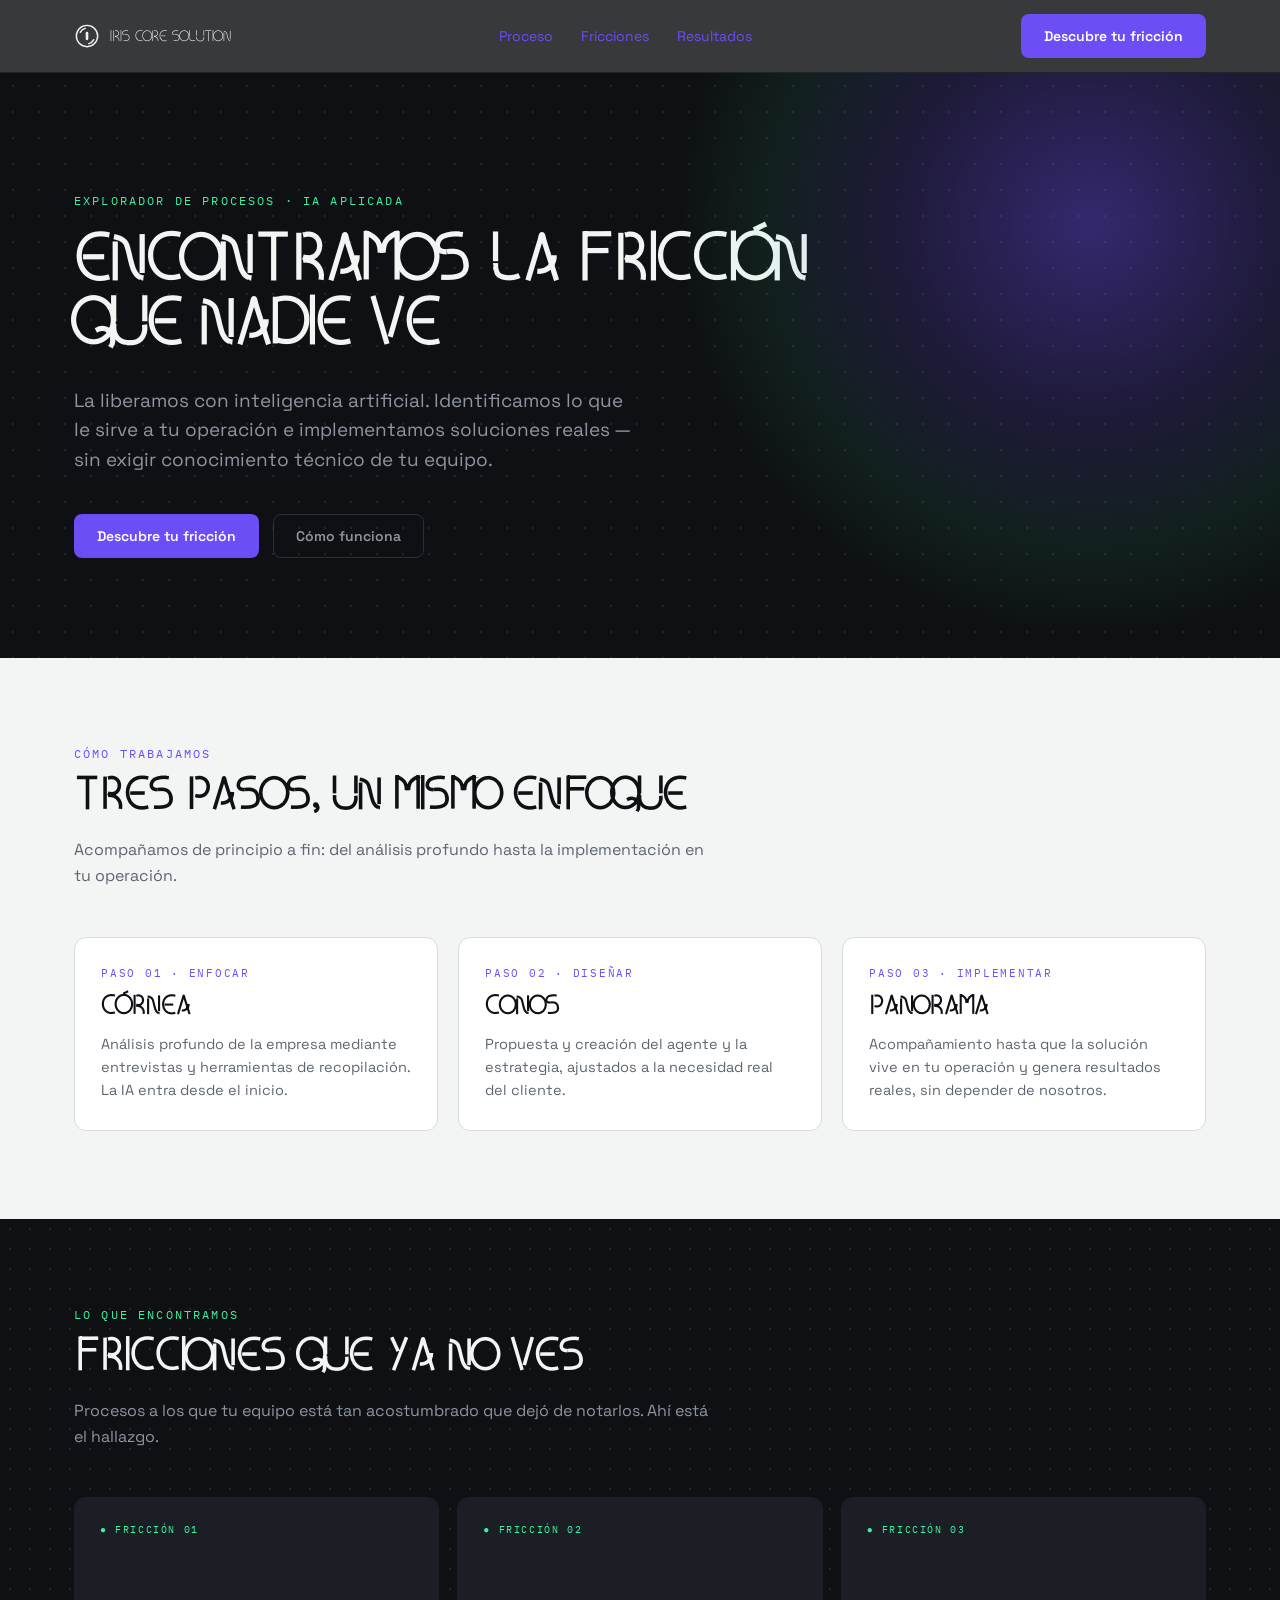
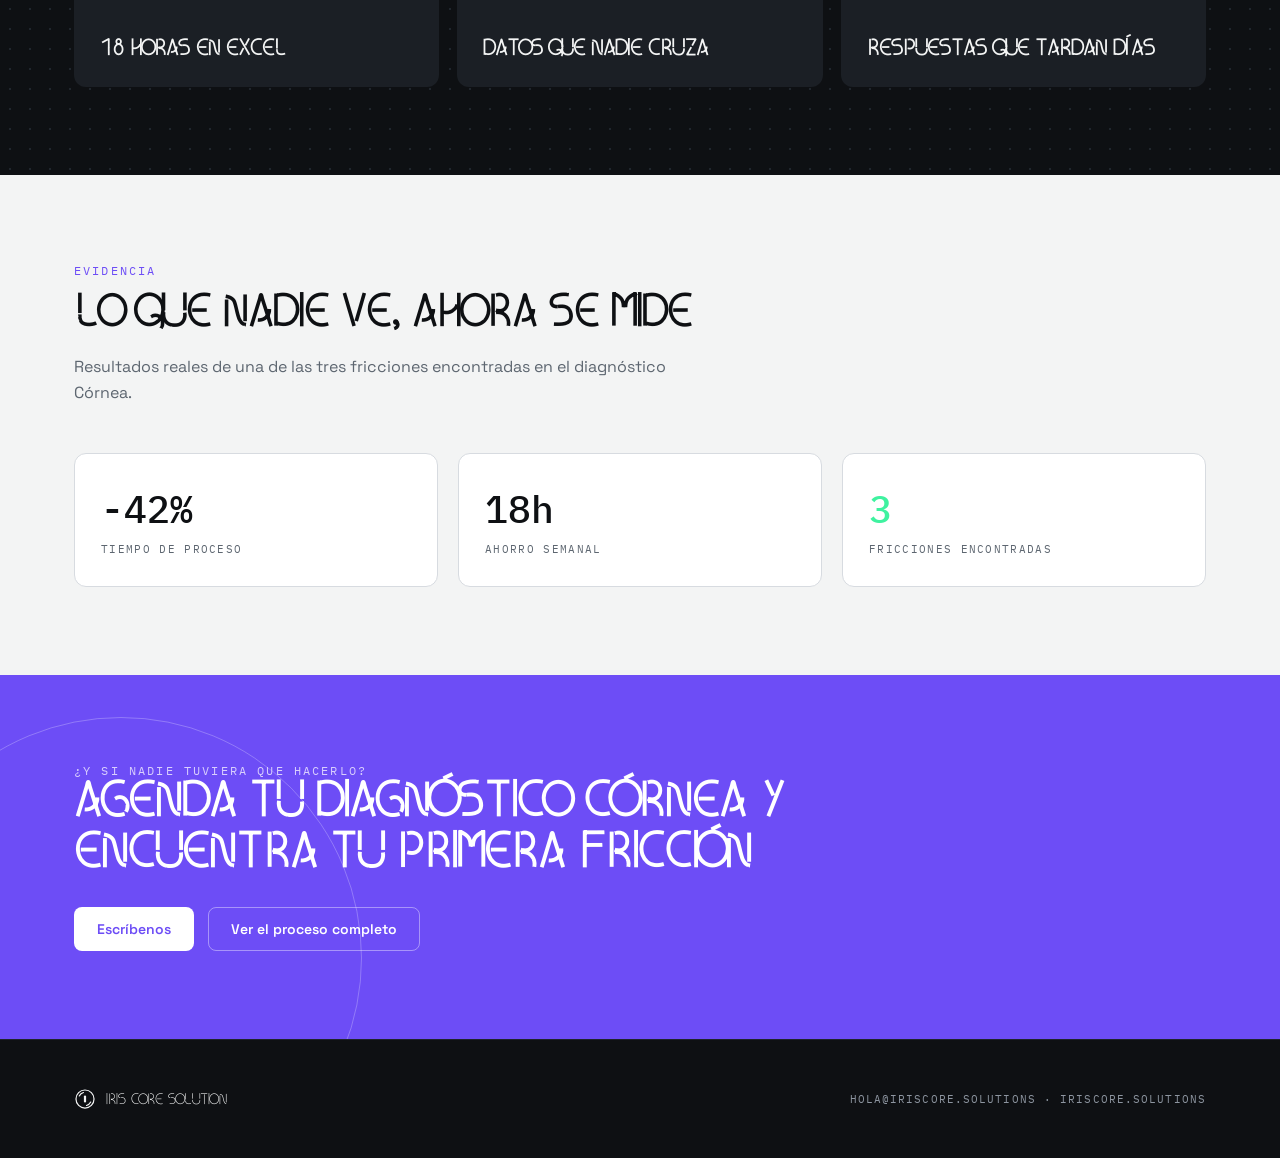
==== index.html @ 78715fb1 "Initial commit: brandbook + landing page scaffold Saves Iris Core Solution's brand manual (colors, t" ====
<!doctype html>
<html lang="es">
<head>
<meta charset="utf-8">
<meta name="viewport" content="width=device-width, initial-scale=1">
<title>Iris Core Solution — Encontramos la fricción que nadie ve</title>
<meta name="description" content="Iris Core Solution encuentra y libera las fricciones ocultas en los procesos de tu empresa, aplicando inteligencia artificial de forma práctica y accesible.">
<link rel="icon" href="data:image/svg+xml,%3Csvg xmlns='http://www.w3.org/2000/svg' viewBox='0 0 100 100'%3E%3Ccircle cx='50' cy='50' r='42' fill='%230E1013'/%3E%3Cpath d='M27 37 A29 29 0 0 1 45 22.5' fill='none' stroke='%23F3F4F4' stroke-width='5.5' stroke-linecap='round'/%3E%3Cpath d='M73 63 A29 29 0 0 1 55 77.5' fill='none' stroke='%23F3F4F4' stroke-width='5.5' stroke-linecap='round'/%3E%3Crect x='45' y='35' width='10' height='30' rx='5' fill='%23F3F4F4'/%3E%3C/svg%3E">
<link rel="stylesheet" href="src/styles/main.css">
</head>
<body>

<nav class="nav">
  <div class="wrap">
    <div class="nav-logo">
      <svg viewBox="0 0 100 100" fill="none" stroke="#F3F4F4" stroke-width="5.5" stroke-linecap="round"><circle cx="50" cy="50" r="41"></circle><path d="M24 36 A31 31 0 0 1 43 20.5"></path><path d="M76 64 A31 31 0 0 1 57 79.5"></path><rect x="45" y="34" width="10" height="32" rx="5" fill="#F3F4F4" stroke="none"></rect></svg>
      IRIS CORE SOLUTION
    </div>
    <div class="nav-links">
      <a href="#proceso">Proceso</a>
      <a href="#fricciones">Fricciones</a>
      <a href="#resultados">Resultados</a>
    </div>
    <a class="btn btn-primary" href="#cta">Descubre tu fricción</a>
  </div>
</nav>

<header class="hero">
  <div class="wrap">
    <div class="label hero-eyebrow">EXPLORADOR DE PROCESOS · IA APLICADA</div>
    <h1>Encontramos la fricción<br>que nadie ve</h1>
    <p class="lead">La liberamos con inteligencia artificial. Identificamos lo que le sirve a tu operación e implementamos soluciones reales — sin exigir conocimiento técnico de tu equipo.</p>
    <div class="hero-actions">
      <a class="btn btn-primary" href="#cta">Descubre tu fricción</a>
      <a class="btn btn-ghost" href="#proceso">Cómo funciona</a>
    </div>
  </div>
</header>

<section id="proceso" class="process">
  <div class="wrap">
    <div class="label section-eyebrow">CÓMO TRABAJAMOS</div>
    <h2 class="section-title">Tres pasos, un mismo enfoque</h2>
    <p class="section-sub">Acompañamos de principio a fin: del análisis profundo hasta la implementación en tu operación.</p>
    <div class="process-grid">
      <article class="process-card">
        <div class="process-step">PASO 01 · ENFOCAR</div>
        <h3>Córnea</h3>
        <p>Análisis profundo de la empresa mediante entrevistas y herramientas de recopilación. La IA entra desde el inicio.</p>
      </article>
      <article class="process-card">
        <div class="process-step">PASO 02 · DISEÑAR</div>
        <h3>Conos</h3>
        <p>Propuesta y creación del agente y la estrategia, ajustados a la necesidad real del cliente.</p>
      </article>
      <article class="process-card">
        <div class="process-step">PASO 03 · IMPLEMENTAR</div>
        <h3>Panorama</h3>
        <p>Acompañamiento hasta que la solución vive en tu operación y genera resultados reales, sin depender de nosotros.</p>
      </article>
    </div>
  </div>
</section>

<section id="fricciones" class="friction">
  <div class="wrap">
    <div class="label section-eyebrow" style="color:var(--ics-phosphor)">LO QUE ENCONTRAMOS</div>
    <h2 class="section-title" style="color:var(--ics-mist)">Fricciones que ya no ves</h2>
    <p class="section-sub" style="color:var(--ics-fog)">Procesos a los que tu equipo está tan acostumbrado que dejó de notarlos. Ahí está el hallazgo.</p>
    <div class="friction-grid">
      <article class="friction-card">
        <div class="friction-tag">● FRICCIÓN 01</div>
        <h3>18 horas en Excel</h3>
      </article>
      <article class="friction-card">
        <div class="friction-tag">● FRICCIÓN 02</div>
        <h3>Datos que nadie cruza</h3>
      </article>
      <article class="friction-card">
        <div class="friction-tag">● FRICCIÓN 03</div>
        <h3>Respuestas que tardan días</h3>
      </article>
    </div>
  </div>
</section>

<section id="resultados" class="results">
  <div class="wrap">
    <div class="label section-eyebrow">EVIDENCIA</div>
    <h2 class="section-title">Lo que nadie ve, ahora se mide</h2>
    <p class="section-sub">Resultados reales de una de las tres fricciones encontradas en el diagnóstico Córnea.</p>
    <div class="results-grid">
      <div class="stat-card">
        <div class="stat-figure">-42%</div>
        <div class="stat-label">TIEMPO DE PROCESO</div>
      </div>
      <div class="stat-card">
        <div class="stat-figure">18h</div>
        <div class="stat-label">AHORRO SEMANAL</div>
      </div>
      <div class="stat-card">
        <div class="stat-figure accent">3</div>
        <div class="stat-label">FRICCIONES ENCONTRADAS</div>
      </div>
    </div>
  </div>
</section>

<section id="cta" class="cta">
  <div class="wrap">
    <div class="label" style="color:var(--ics-violet-tint)">¿Y SI NADIE TUVIERA QUE HACERLO?</div>
    <h2>Agenda tu diagnóstico Córnea y encuentra tu primera fricción</h2>
    <div class="cta-actions">
      <a class="btn btn-primary" href="mailto:hola@iriscore.solutions">Escríbenos</a>
      <a class="btn btn-ghost" href="#proceso">Ver el proceso completo</a>
    </div>
  </div>
</section>

<footer>
  <div class="wrap">
    <div class="foot-brand">
      <svg viewBox="0 0 100 100" fill="none" stroke="#F3F4F4" stroke-width="5.5" stroke-linecap="round"><circle cx="50" cy="50" r="41"></circle><path d="M24 36 A31 31 0 0 1 43 20.5"></path><path d="M76 64 A31 31 0 0 1 57 79.5"></path><rect x="45" y="34" width="10" height="32" rx="5" fill="#F3F4F4" stroke="none"></rect></svg>
      IRIS CORE SOLUTION
    </div>
    <div>HOLA@IRISCORE.SOLUTIONS · IRISCORE.SOLUTIONS</div>
  </div>
</footer>

</body>
</html>
---- src/styles/main.css ----
@import url('https://fonts.googleapis.com/css2?family=IBM+Plex+Mono:wght@400;500;600&family=Space+Grotesk:wght@400;500;600;700&display=swap');
@import 'tokens.css';

* { box-sizing: border-box; }

html { scroll-behavior: smooth; }

body {
  margin: 0;
  font-family: var(--font-body);
  color: var(--ics-carbon);
  background: var(--ics-mist);
  -webkit-font-smoothing: antialiased;
}

a { color: var(--ics-violet); text-decoration: none; }
a:hover { color: var(--ics-violet-hover); }

.wrap {
  max-width: 1180px;
  margin: 0 auto;
  padding: 0 24px;
}

.label {
  font-family: var(--font-mono);
  font-size: var(--text-label);
  letter-spacing: .18em;
  text-transform: uppercase;
}

.btn {
  display: inline-flex;
  align-items: center;
  gap: 8px;
  font-family: var(--font-body);
  font-size: 14px;
  font-weight: 600;
  padding: 12px 22px;
  border-radius: 8px;
  border: 1px solid transparent;
  cursor: pointer;
  transition: background-color .18s var(--ease-focus), border-color .18s var(--ease-focus), color .18s var(--ease-focus);
}

.btn-primary {
  background: var(--ics-violet);
  color: #fff;
}
.btn-primary:hover { background: var(--ics-violet-hover); }

.btn-ghost {
  background: transparent;
  border-color: #2A2E35;
  color: var(--ics-fog);
}
.btn-ghost:hover { color: var(--ics-mist); border-color: var(--ics-steel); }

/* ---------- Nav ---------- */
.nav {
  position: sticky;
  top: 0;
  z-index: 20;
  background: rgba(14, 16, 19, .82);
  backdrop-filter: blur(10px);
  border-bottom: 1px solid #1F242B;
}
.nav .wrap {
  display: flex;
  align-items: center;
  justify-content: space-between;
  height: 72px;
}
.nav-logo {
  display: flex;
  align-items: center;
  gap: 10px;
  color: var(--ics-mist);
  font-family: var(--font-display);
  font-size: 15px;
  letter-spacing: .01em;
}
.nav-logo svg { width: 26px; height: 26px; flex: 0 0 auto; }
.nav-links {
  display: flex;
  gap: 28px;
  font-size: 14px;
  color: var(--ics-fog);
}
.nav-links a:hover { color: var(--ics-mist); }

/* ---------- Hero ---------- */
.hero {
  position: relative;
  overflow: hidden;
  background: var(--ics-carbon);
  color: var(--ics-mist);
  padding: 120px 0 100px;
}
.hero::before {
  content: '';
  position: absolute;
  inset: 0;
  background-image: radial-gradient(var(--dot-grid-color) 1.4px, transparent 1.4px);
  background-size: var(--dot-grid-size) var(--dot-grid-size);
}
.hero::after {
  content: '';
  position: absolute;
  right: -220px;
  top: -260px;
  width: 820px;
  height: 820px;
  border-radius: 50%;
  background: radial-gradient(circle, rgba(109,77,246,.40) 0%, rgba(109,77,246,.16) 34%, rgba(63,242,160,.07) 56%, transparent 72%);
}
.hero .wrap { position: relative; }
.hero-eyebrow {
  color: var(--ics-phosphor);
  margin-bottom: 22px;
}
.hero h1 {
  font-family: var(--font-display);
  font-size: var(--text-display);
  line-height: 1;
  text-transform: uppercase;
  margin: 0 0 28px;
  max-width: 920px;
}
.hero p.lead {
  font-size: 19px;
  line-height: 1.55;
  color: var(--ics-fog);
  max-width: 560px;
  margin: 0 0 40px;
}
.hero-actions { display: flex; gap: 14px; flex-wrap: wrap; }

/* ---------- Sections ---------- */
section { padding: 88px 0; }
.section-eyebrow {
  color: var(--ics-violet);
  margin-bottom: 14px;
}
h2.section-title {
  font-family: var(--font-display);
  font-size: clamp(2rem, 4vw, 2.75rem);
  line-height: 1;
  text-transform: uppercase;
  margin: 0 0 18px;
  color: var(--ics-carbon);
}
.section-sub {
  font-size: 16px;
  line-height: 1.6;
  color: var(--ics-steel);
  max-width: 640px;
  margin: 0 0 48px;
}

/* ---------- Proceso ---------- */
.process { background: var(--ics-mist); }
.process-grid {
  display: grid;
  grid-template-columns: repeat(3, 1fr);
  gap: 20px;
}
.process-card {
  background: #fff;
  border: 1px solid var(--ics-border);
  border-radius: var(--radius-card);
  padding: 28px 26px;
  display: flex;
  flex-direction: column;
  gap: 14px;
}
.process-step {
  font-family: var(--font-mono);
  font-size: 11px;
  letter-spacing: .16em;
  color: var(--ics-violet);
}
.process-card h3 {
  font-family: var(--font-display);
  font-size: 26px;
  text-transform: uppercase;
  margin: 0;
  color: var(--ics-carbon);
}
.process-card p {
  font-size: 14.5px;
  line-height: 1.6;
  color: var(--ics-steel);
  margin: 0;
}

/* ---------- Fricciones ---------- */
.friction { background: var(--ics-carbon); color: var(--ics-mist); position: relative; overflow: hidden; }
.friction::before {
  content: '';
  position: absolute;
  inset: 0;
  background-image: radial-gradient(var(--dot-grid-color) 1.2px, transparent 1.2px);
  background-size: 20px 20px;
}
.friction .wrap { position: relative; }
.friction-grid {
  display: grid;
  grid-template-columns: repeat(3, 1fr);
  gap: 18px;
}
.friction-card {
  background: var(--ics-surface);
  border-radius: var(--radius-card);
  padding: 26px;
  display: flex;
  flex-direction: column;
  justify-content: space-between;
  min-height: 190px;
}
.friction-tag {
  font-family: var(--font-mono);
  font-size: 10px;
  letter-spacing: .16em;
  color: var(--ics-phosphor);
}
.friction-card h3 {
  font-family: var(--font-display);
  font-size: 22px;
  text-transform: uppercase;
  line-height: 1.1;
  margin: 16px 0 0;
}

/* ---------- Resultados ---------- */
.results { background: var(--ics-mist); }
.results-grid {
  display: grid;
  grid-template-columns: repeat(3, 1fr);
  gap: 20px;
}
.stat-card {
  background: #fff;
  border: 1px solid var(--ics-border);
  border-radius: var(--radius-card);
  padding: 30px 26px;
}
.stat-figure {
  font-family: var(--font-mono);
  font-weight: 500;
  font-size: var(--text-figure);
  color: var(--ics-carbon);
}
.stat-figure.accent { color: var(--ics-phosphor); }
.stat-label {
  font-family: var(--font-mono);
  font-size: 11px;
  letter-spacing: .12em;
  color: var(--ics-steel);
  margin-top: 8px;
}

/* ---------- CTA ---------- */
.cta {
  background: var(--ics-violet);
  color: #fff;
  position: relative;
  overflow: hidden;
}
.cta::before {
  content: '';
  position: absolute;
  left: -120px;
  bottom: -160px;
  width: 480px;
  height: 480px;
  border-radius: 50%;
  border: 1px solid rgba(255,255,255,.25);
}
.cta .wrap { position: relative; text-align: left; }
.cta h2 {
  font-family: var(--font-display);
  font-size: clamp(2rem, 4vw, 3rem);
  line-height: 1.05;
  text-transform: uppercase;
  margin: 0 0 28px;
  max-width: 760px;
}
.cta-actions { display: flex; gap: 14px; flex-wrap: wrap; }
.cta .btn-ghost { border-color: rgba(255,255,255,.4); color: #fff; }
.cta .btn-ghost:hover { border-color: #fff; }
.cta .btn-primary { background: #fff; color: var(--ics-violet); }
.cta .btn-primary:hover { background: var(--ics-mist); }

/* ---------- Footer ---------- */
footer {
  background: var(--ics-carbon);
  color: var(--ics-fog);
  padding: 48px 0;
  border-top: 1px solid #1F242B;
}
footer .wrap {
  display: flex;
  justify-content: space-between;
  align-items: center;
  flex-wrap: wrap;
  gap: 16px;
  font-family: var(--font-mono);
  font-size: 11px;
  letter-spacing: .1em;
}
footer .foot-brand { display: flex; align-items: center; gap: 10px; color: var(--ics-mist); font-family: var(--font-display); font-size: 15px; letter-spacing: .01em; text-transform: uppercase; }
footer .foot-brand svg { width: 22px; height: 22px; }

@media (max-width: 860px) {
  .nav-links { display: none; }
  .process-grid, .friction-grid, .results-grid { grid-template-columns: 1fr; }
}
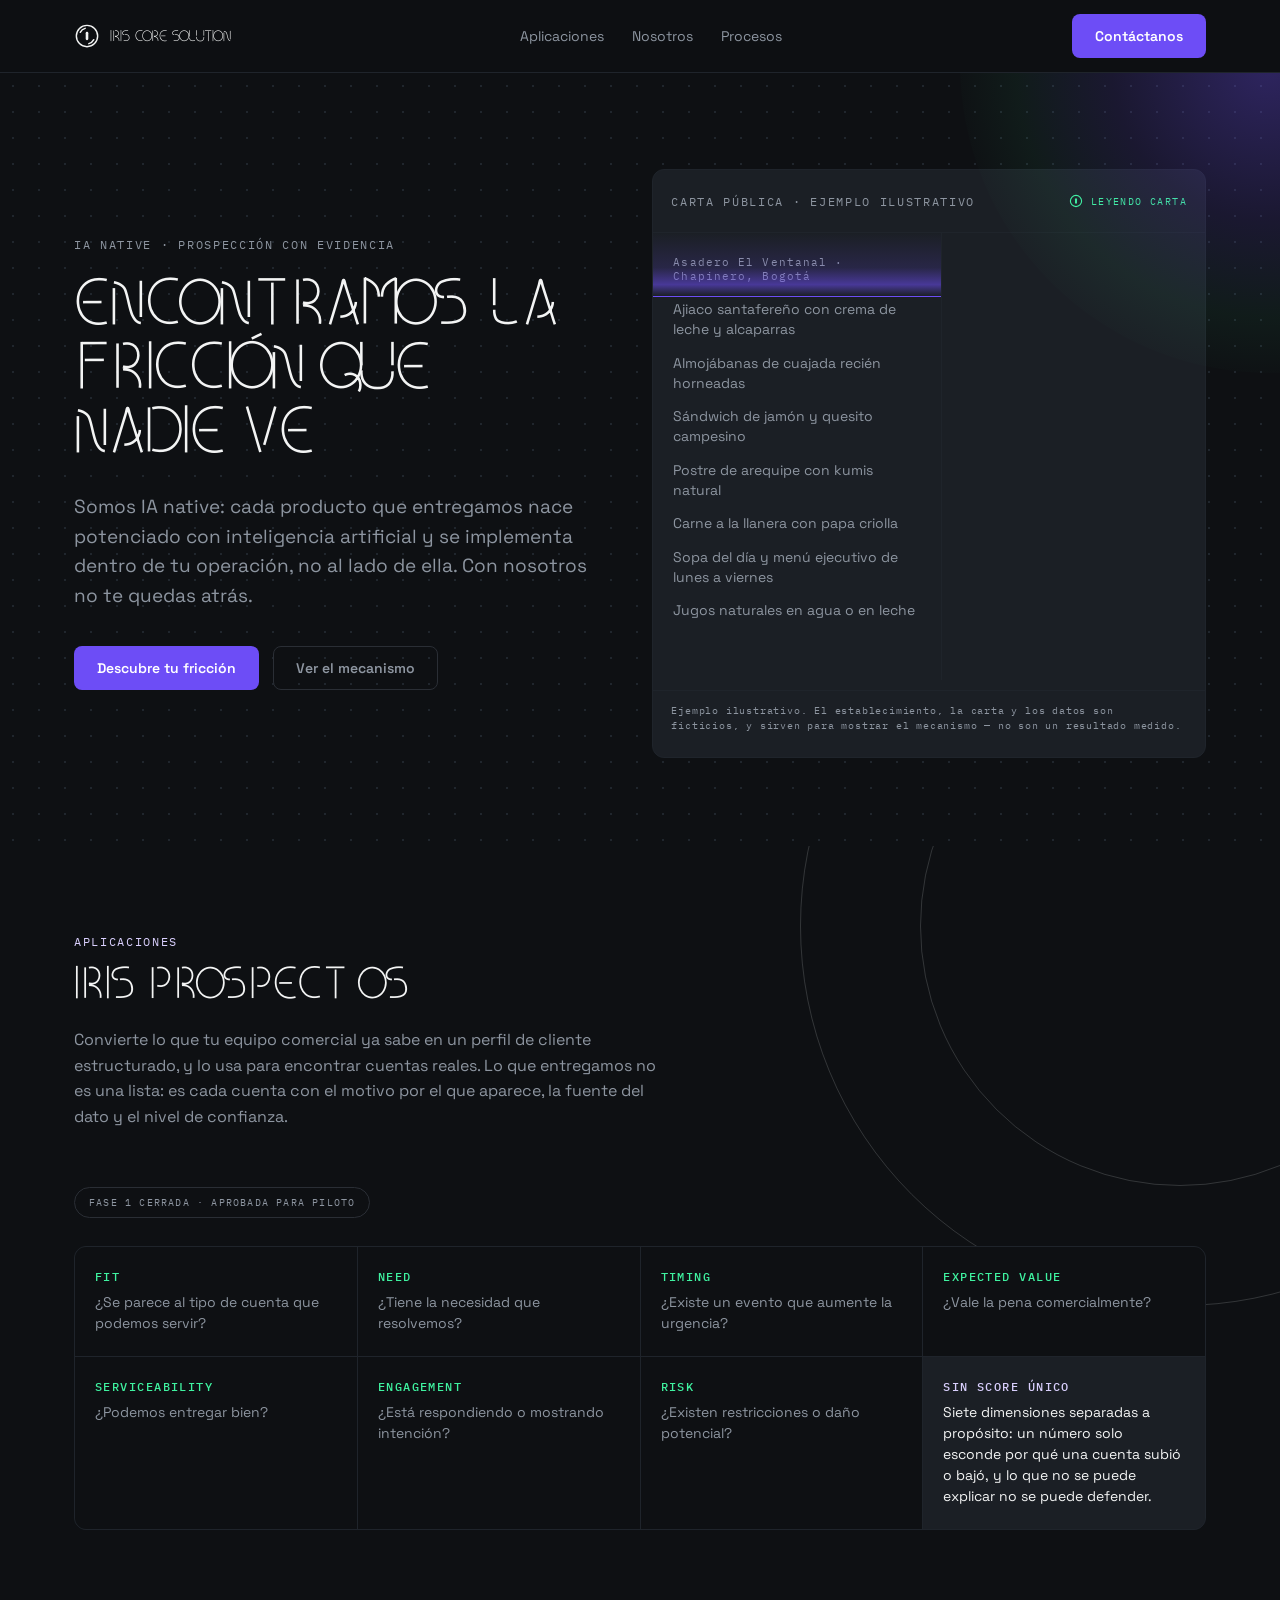
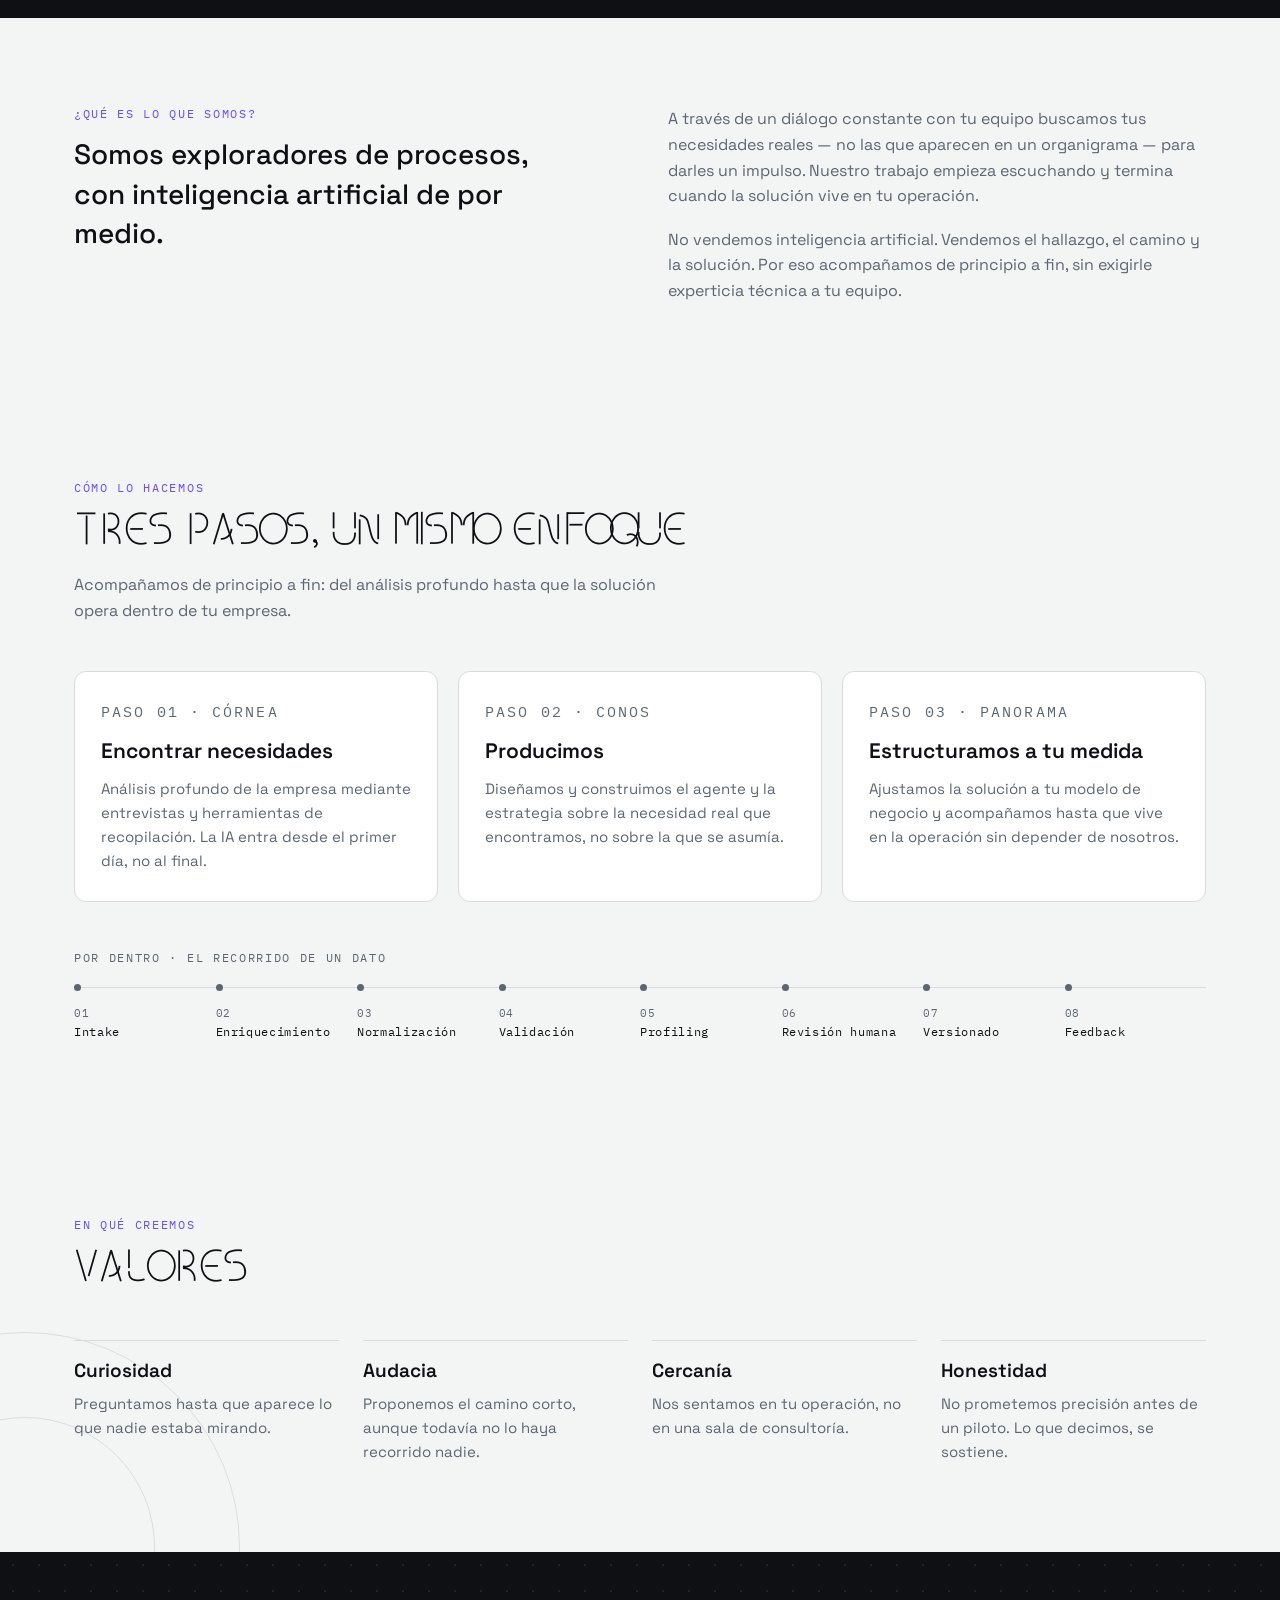
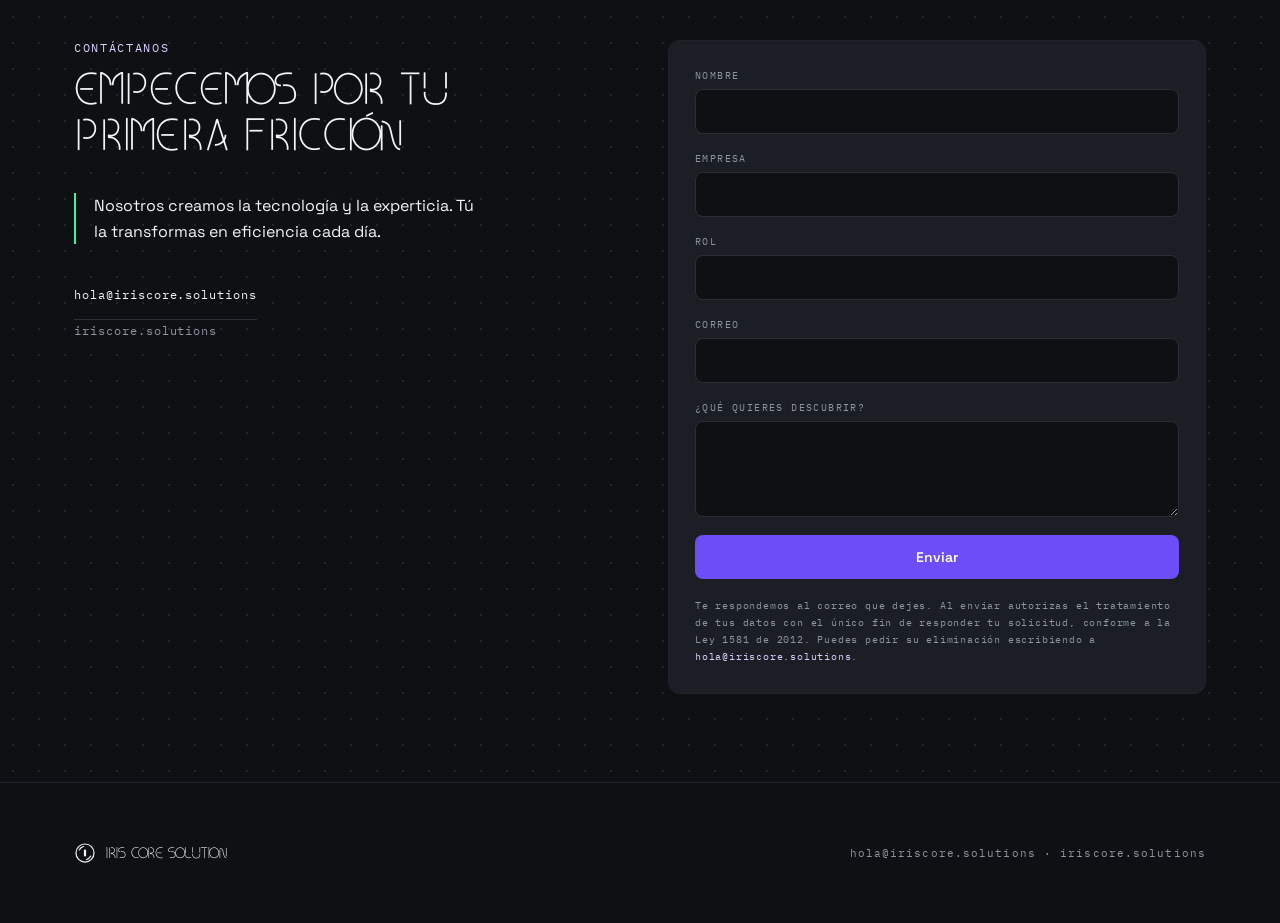
==== commit 031cf228: "feat: rebuild site around the founder's drafts and the real product The previous landing reflected n" ====
--- a/index.html
+++ b/index.html
@@ -5,127 +5,403 @@
 <meta name="viewport" content="width=device-width, initial-scale=1">
 <title>Iris Core Solution — Encontramos la fricción que nadie ve</title>
 <meta name="description" content="Iris Core Solution encuentra y libera las fricciones ocultas en los procesos de tu empresa, aplicando inteligencia artificial de forma práctica y accesible.">
+
+<!-- La ruta de llegada real es un link reenviado dentro de un comité: la vista previa importa.
+     TODO: agregar og:image (1200×630) cuando exista la pieza. -->
+<link rel="canonical" href="https://iriscore.solutions/">
+<meta property="og:type" content="website">
+<meta property="og:site_name" content="Iris Core Solution">
+<meta property="og:locale" content="es_CO">
+<meta property="og:url" content="https://iriscore.solutions/">
+<meta property="og:title" content="Iris Core Solution — Encontramos la fricción que nadie ve">
+<meta property="og:description" content="Prospección con evidencia: cada cuenta con el motivo por el que aparece, la fuente del dato y el nivel de confianza. No una lista.">
+<meta name="twitter:card" content="summary">
+<meta name="twitter:title" content="Iris Core Solution — Encontramos la fricción que nadie ve">
+<meta name="twitter:description" content="Prospección con evidencia: cada cuenta con el motivo por el que aparece, la fuente del dato y el nivel de confianza. No una lista.">
+
+<!--
+  CONTRATO DE DIRECCIÓN  ·  ver DESIGN.md y PRODUCT.md
+
+  THESIS — Iris no vende "IA". Vende el hallazgo trazable: por qué este lugar es un cliente
+  potencial y de dónde salió el dato. Esta página rechaza el hero de agencia-de-IA genérica
+  (abstracción más "transformamos tu negocio") mostrando el mecanismo funcionando de entrada.
+
+  OWN-WORLD — Instrumento óptico y ficha de evidencia. Carbón dominante, trama de puntos como
+  territorio sin explorar, círculos concéntricos como hallazgo. Violeta acciona, fósforo informa,
+  nunca al revés. Mono para nombres de campo, procedencia y confianza. ABC caja alta solo en
+  titulares.
+
+  STORY — Entiendo qué hace Iris, veo el mecanismo operando, sigo el método que lo sostiene,
+  reconozco en qué creen, escribo.
+
+  FIRST VIEWPORT — Dos columnas. Izquierda: titular ABC, promesa, acción. Derecha: el visor —
+  una carta de restaurante que un haz recorre, la evidencia se enciende en fósforo, y al lado se
+  arma la ficha con procedencia y confianza. El CTA primario vive abajo a la izquierda.
+
+  FORM — Estructura tomada de los borradores del fundador; el mundo visual se hereda del manual
+  de marca v1. Sin concept-seed: la petición trae su estructura ya especificada.
+-->
+
+<link rel="preload" href="brand/assets/fonts/Abc-tuned.ttf" as="font" type="font/ttf" crossorigin>
 <link rel="icon" href="data:image/svg+xml,%3Csvg xmlns='http://www.w3.org/2000/svg' viewBox='0 0 100 100'%3E%3Ccircle cx='50' cy='50' r='42' fill='%230E1013'/%3E%3Cpath d='M27 37 A29 29 0 0 1 45 22.5' fill='none' stroke='%23F3F4F4' stroke-width='5.5' stroke-linecap='round'/%3E%3Cpath d='M73 63 A29 29 0 0 1 55 77.5' fill='none' stroke='%23F3F4F4' stroke-width='5.5' stroke-linecap='round'/%3E%3Crect x='45' y='35' width='10' height='30' rx='5' fill='%23F3F4F4'/%3E%3C/svg%3E">
 <link rel="stylesheet" href="src/styles/main.css">
 </head>
 <body>
 
-<nav class="nav">
-  <div class="wrap">
-    <div class="nav-logo">
-      <svg viewBox="0 0 100 100" fill="none" stroke="#F3F4F4" stroke-width="5.5" stroke-linecap="round"><circle cx="50" cy="50" r="41"></circle><path d="M24 36 A31 31 0 0 1 43 20.5"></path><path d="M76 64 A31 31 0 0 1 57 79.5"></path><rect x="45" y="34" width="10" height="32" rx="5" fill="#F3F4F4" stroke="none"></rect></svg>
-      IRIS CORE SOLUTION
-    </div>
-    <div class="nav-links">
-      <a href="#proceso">Proceso</a>
-      <a href="#fricciones">Fricciones</a>
-      <a href="#resultados">Resultados</a>
-    </div>
-    <a class="btn btn-primary" href="#cta">Descubre tu fricción</a>
+<a class="skip-link" href="#contenido">Saltar al contenido</a>
+
+<nav class="nav on-dark" id="nav">
+  <div class="wrap">
+    <a class="nav-logo" href="#inicio">
+      <svg viewBox="0 0 100 100" fill="none" stroke="currentColor" stroke-width="5.5" stroke-linecap="round" aria-hidden="true"><circle cx="50" cy="50" r="41"></circle><path d="M24 36 A31 31 0 0 1 43 20.5"></path><path d="M76 64 A31 31 0 0 1 57 79.5"></path><rect x="45" y="34" width="10" height="32" rx="5" fill="currentColor" stroke="none"></rect></svg>
+      Iris Core Solution
+    </a>
+
+    <div class="nav-links" id="nav-links">
+      <!-- El orden sigue al del documento: quien baje por el menú nunca retrocede. -->
+      <a href="#aplicaciones">Aplicaciones</a>
+      <a href="#nosotros">Nosotros</a>
+      <a href="#procesos">Procesos</a>
+      <!-- En móvil el CTA del nav se oculta; sin este enlace no habría cómo llegar a contacto. -->
+      <a class="nav-links-contact" href="#contacto">Contáctanos</a>
+    </div>
+
+    <a class="btn btn-primary nav-cta" href="#contacto">Contáctanos</a>
+
+    <button class="nav-toggle" id="nav-toggle" type="button" aria-expanded="false" aria-controls="nav-links">
+      <span class="sr-only">Abrir menú</span>
+      <svg viewBox="0 0 24 24" fill="none" stroke="currentColor" stroke-width="2" stroke-linecap="round" aria-hidden="true"><path d="M3 6h18"></path><path d="M3 12h18"></path><path d="M3 18h18"></path></svg>
+    </button>
   </div>
 </nav>
 
-<header class="hero">
-  <div class="wrap">
-    <div class="label hero-eyebrow">EXPLORADOR DE PROCESOS · IA APLICADA</div>
-    <h1>Encontramos la fricción<br>que nadie ve</h1>
-    <p class="lead">La liberamos con inteligencia artificial. Identificamos lo que le sirve a tu operación e implementamos soluciones reales — sin exigir conocimiento técnico de tu equipo.</p>
-    <div class="hero-actions">
-      <a class="btn btn-primary" href="#cta">Descubre tu fricción</a>
-      <a class="btn btn-ghost" href="#proceso">Cómo funciona</a>
+<main id="contenido">
+
+<!-- ============================================ HERO · trama + halo (único halo del sitio) -->
+<header class="hero on-dark dot-grid halo" id="inicio">
+  <div class="wrap">
+    <div class="hero-grid">
+
+      <div>
+        <!-- En Fog, no en fósforo: esto es posicionamiento, no un dato que reporte el sistema.
+             El primer fósforo que ve el visitante tiene que ser evidencia real, en el visor. -->
+        <p class="label label-muted hero-eyebrow">IA native · Prospección con evidencia</p>
+        <h1 class="display">Encontramos la fricción que nadie ve</h1>
+        <p class="lead muted">
+          Somos IA native: cada producto que entregamos nace potenciado con inteligencia
+          artificial y se implementa dentro de tu operación, no al lado de ella. Con nosotros
+          no te quedas atrás.
+        </p>
+        <div class="hero-actions">
+          <a class="btn btn-primary" href="#contacto">Descubre tu fricción</a>
+          <a class="btn btn-ghost" href="#aplicaciones">Ver el mecanismo</a>
+        </div>
+      </div>
+
+      <!-- El visor. Datos ilustrativos autorados; el aviso vive dentro del componente. -->
+      <div class="viewer" id="viewer">
+        <div class="viewer-bar">
+          <p class="label label-muted">Carta pública · ejemplo ilustrativo</p>
+          <p class="viewer-status">
+            <svg viewBox="0 0 100 100" fill="none" stroke="currentColor" stroke-width="8" stroke-linecap="round" aria-hidden="true">
+              <circle cx="50" cy="50" r="40"></circle>
+              <rect class="pupil" x="43" y="30" width="14" height="40" rx="7" fill="currentColor" stroke="none"></rect>
+            </svg>
+            <span id="viewer-status-text">En espera</span>
+          </p>
+        </div>
+
+        <div class="viewer-body">
+          <div class="viewer-menu">
+            <p class="viewer-place">Asadero El Ventanal · Chapinero, Bogotá</p>
+            <ul class="menu-lines">
+              <li>Ajiaco santafereño con <mark data-evidence="1">crema de leche</mark> y alcaparras</li>
+              <li>Almojábanas de <mark data-evidence="2">cuajada</mark> recién horneadas</li>
+              <li>Sándwich de jamón y <mark data-evidence="3">quesito</mark> campesino</li>
+              <li>Postre de arequipe con <mark data-evidence="4">kumis</mark> natural</li>
+              <li>Carne a la llanera con papa criolla</li>
+              <li>Sopa del día y menú ejecutivo de lunes a viernes</li>
+              <li>Jugos naturales en agua o en leche</li>
+            </ul>
+            <div class="scan-beam" aria-hidden="true"></div>
+          </div>
+
+          <dl class="evidence" id="evidence">
+            <div class="evidence-row">
+              <dt>Categoría detectada</dt>
+              <dd class="is-data">Lácteos frescos</dd>
+            </div>
+            <div class="evidence-row">
+              <dt>Referencias en carta</dt>
+              <dd>crema de leche · cuajada · quesito · kumis</dd>
+            </div>
+            <div class="evidence-row">
+              <dt>Señal</dt>
+              <dd>Preparación propia en sitio, cuatro referencias lácteas distintas</dd>
+            </div>
+            <div class="evidence-row">
+              <dt>Procedencia</dt>
+              <dd>Carta publicada en ficha pública, texto literal</dd>
+            </div>
+            <div class="evidence-row">
+              <dt>Confianza</dt>
+              <dd>Media-alta — sin inferencia de marca</dd>
+            </div>
+            <div class="evidence-row">
+              <dt>Estado</dt>
+              <dd>Pendiente de validación humana</dd>
+            </div>
+          </dl>
+        </div>
+
+        <p class="viewer-foot">
+          Ejemplo ilustrativo. El establecimiento, la carta y los datos son ficticios, y sirven
+          para mostrar el mecanismo — no son un resultado medido.
+        </p>
+      </div>
+
     </div>
   </div>
 </header>
 
-<section id="proceso" class="process">
-  <div class="wrap">
-    <div class="label section-eyebrow">CÓMO TRABAJAMOS</div>
-    <h2 class="section-title">Tres pasos, un mismo enfoque</h2>
-    <p class="section-sub">Acompañamos de principio a fin: del análisis profundo hasta la implementación en tu operación.</p>
-    <div class="process-grid">
-      <article class="process-card">
-        <div class="process-step">PASO 01 · ENFOCAR</div>
-        <h3>Córnea</h3>
-        <p>Análisis profundo de la empresa mediante entrevistas y herramientas de recopilación. La IA entra desde el inicio.</p>
-      </article>
-      <article class="process-card">
-        <div class="process-step">PASO 02 · DISEÑAR</div>
-        <h3>Conos</h3>
-        <p>Propuesta y creación del agente y la estrategia, ajustados a la necesidad real del cliente.</p>
-      </article>
-      <article class="process-card">
-        <div class="process-step">PASO 03 · IMPLEMENTAR</div>
-        <h3>Panorama</h3>
-        <p>Acompañamiento hasta que la solución vive en tu operación y genera resultados reales, sin depender de nosotros.</p>
+<!-- ============================================ APLICACIONES · concéntricos -->
+<section class="section section-dark on-dark rings" id="aplicaciones">
+  <div class="wrap">
+    <div class="section-head">
+      <p class="label label-violet">Aplicaciones</p>
+      <h2 class="display">Iris Prospect OS</h2>
+      <p class="prose muted">
+        Convierte lo que tu equipo comercial ya sabe en un perfil de cliente estructurado, y lo
+        usa para encontrar cuentas reales. Lo que entregamos no es una lista: es cada cuenta con
+        el motivo por el que aparece, la fuente del dato y el nivel de confianza.
+      </p>
+    </div>
+
+    <p class="product-note">Fase 1 cerrada · aprobada para piloto</p>
+
+    <div class="dimensions">
+      <article class="dimension">
+        <h3>Fit</h3>
+        <p>¿Se parece al tipo de cuenta que podemos servir?</p>
+      </article>
+      <article class="dimension">
+        <h3>Need</h3>
+        <p>¿Tiene la necesidad que resolvemos?</p>
+      </article>
+      <article class="dimension">
+        <h3>Timing</h3>
+        <p>¿Existe un evento que aumente la urgencia?</p>
+      </article>
+      <article class="dimension">
+        <h3>Expected value</h3>
+        <p>¿Vale la pena comercialmente?</p>
+      </article>
+      <article class="dimension">
+        <h3>Serviceability</h3>
+        <p>¿Podemos entregar bien?</p>
+      </article>
+      <article class="dimension">
+        <h3>Engagement</h3>
+        <p>¿Está respondiendo o mostrando intención?</p>
+      </article>
+      <article class="dimension">
+        <h3>Risk</h3>
+        <p>¿Existen restricciones o daño potencial?</p>
+      </article>
+      <article class="dimension dimension-note">
+        <h3>Sin score único</h3>
+        <p>
+          Siete dimensiones separadas a propósito: un número solo esconde por qué una cuenta
+          subió o bajó, y lo que no se puede explicar no se puede defender.
+        </p>
       </article>
     </div>
   </div>
 </section>
 
-<section id="fricciones" class="friction">
-  <div class="wrap">
-    <div class="label section-eyebrow" style="color:var(--ics-phosphor)">LO QUE ENCONTRAMOS</div>
-    <h2 class="section-title" style="color:var(--ics-mist)">Fricciones que ya no ves</h2>
-    <p class="section-sub" style="color:var(--ics-fog)">Procesos a los que tu equipo está tan acostumbrado que dejó de notarlos. Ahí está el hallazgo.</p>
-    <div class="friction-grid">
-      <article class="friction-card">
-        <div class="friction-tag">● FRICCIÓN 01</div>
-        <h3>18 horas en Excel</h3>
-      </article>
-      <article class="friction-card">
-        <div class="friction-tag">● FRICCIÓN 02</div>
-        <h3>Datos que nadie cruza</h3>
-      </article>
-      <article class="friction-card">
-        <div class="friction-tag">● FRICCIÓN 03</div>
-        <h3>Respuestas que tardan días</h3>
-      </article>
+<!-- ============================================ QUÉ SOMOS · sin recurso gráfico -->
+<section class="section section-light" id="nosotros">
+  <div class="wrap">
+    <div class="somos-grid">
+      <div>
+        <p class="label label-violet" style="margin-bottom:14px">¿Qué es lo que somos?</p>
+        <h2 class="statement">
+          Somos exploradores de procesos, con inteligencia artificial de por medio.
+        </h2>
+      </div>
+      <div>
+        <p class="prose muted">
+          A través de un diálogo constante con tu equipo buscamos tus necesidades reales — no las
+          que aparecen en un organigrama — para darles un impulso. Nuestro trabajo empieza
+          escuchando y termina cuando la solución vive en tu operación.
+        </p>
+        <p class="prose muted">
+          No vendemos inteligencia artificial. Vendemos el hallazgo, el camino y la solución. Por
+          eso acompañamos de principio a fin, sin exigirle experticia técnica a tu equipo.
+        </p>
+      </div>
     </div>
   </div>
 </section>
 
-<section id="resultados" class="results">
-  <div class="wrap">
-    <div class="label section-eyebrow">EVIDENCIA</div>
-    <h2 class="section-title">Lo que nadie ve, ahora se mide</h2>
-    <p class="section-sub">Resultados reales de una de las tres fricciones encontradas en el diagnóstico Córnea.</p>
-    <div class="results-grid">
-      <div class="stat-card">
-        <div class="stat-figure">-42%</div>
-        <div class="stat-label">TIEMPO DE PROCESO</div>
+<!-- ============================================ PROCESOS · sin recurso gráfico -->
+<section class="section section-light" id="procesos">
+  <div class="wrap">
+    <div class="section-head">
+      <p class="label label-violet">Cómo lo hacemos</p>
+      <h2 class="display">Tres pasos, un mismo enfoque</h2>
+      <p class="prose muted">
+        Acompañamos de principio a fin: del análisis profundo hasta que la solución opera dentro
+        de tu empresa.
+      </p>
+    </div>
+
+    <div class="steps">
+      <article class="step">
+        <p class="label label-muted">Paso 01 · Córnea</p>
+        <h3>Encontrar necesidades</h3>
+        <p>
+          Análisis profundo de la empresa mediante entrevistas y herramientas de recopilación.
+          La IA entra desde el primer día, no al final.
+        </p>
+      </article>
+      <article class="step">
+        <p class="label label-muted">Paso 02 · Conos</p>
+        <h3>Producimos</h3>
+        <p>
+          Diseñamos y construimos el agente y la estrategia sobre la necesidad real que
+          encontramos, no sobre la que se asumía.
+        </p>
+      </article>
+      <article class="step">
+        <p class="label label-muted">Paso 03 · Panorama</p>
+        <h3>Estructuramos a tu medida</h3>
+        <p>
+          Ajustamos la solución a tu modelo de negocio y acompañamos hasta que vive en la
+          operación sin depender de nosotros.
+        </p>
+      </article>
+    </div>
+
+    <div class="pipeline-head">
+      <p class="label label-muted">Por dentro · el recorrido de un dato</p>
+    </div>
+    <ol class="pipeline">
+      <li>01<span>Intake</span></li>
+      <li>02<span>Enriquecimiento</span></li>
+      <li>03<span>Normalización</span></li>
+      <li>04<span>Validación</span></li>
+      <li>05<span>Profiling</span></li>
+      <li>06<span>Revisión humana</span></li>
+      <li>07<span>Versionado</span></li>
+      <li>08<span>Feedback</span></li>
+    </ol>
+  </div>
+</section>
+
+<!-- ============================================ VALORES · concéntricos hairline -->
+<section class="section section-light rings rings-echo" id="valores">
+  <div class="wrap">
+    <div class="section-head">
+      <p class="label label-violet">En qué creemos</p>
+      <h2 class="display">Valores</h2>
+    </div>
+
+    <div class="values">
+      <article class="value">
+        <h3>Curiosidad</h3>
+        <p>Preguntamos hasta que aparece lo que nadie estaba mirando.</p>
+      </article>
+      <article class="value">
+        <h3>Audacia</h3>
+        <p>Proponemos el camino corto, aunque todavía no lo haya recorrido nadie.</p>
+      </article>
+      <article class="value">
+        <h3>Cercanía</h3>
+        <p>Nos sentamos en tu operación, no en una sala de consultoría.</p>
+      </article>
+      <article class="value">
+        <h3>Honestidad</h3>
+        <p>No prometemos precisión antes de un piloto. Lo que decimos, se sostiene.</p>
+      </article>
+    </div>
+  </div>
+</section>
+
+<!-- ============================================ CONTACTO · trama -->
+<section class="section section-dark on-dark dot-grid" id="contacto">
+  <div class="wrap">
+    <div class="contact-grid">
+
+      <div>
+        <p class="label label-violet" style="margin-bottom:14px">Contáctanos</p>
+        <h2 class="display">Empecemos por tu primera fricción</h2>
+
+        <p class="manifesto">
+          Nosotros creamos la tecnología y la experticia. Tú la transformas en eficiencia cada día.
+        </p>
+
+        <p class="contact-direct">
+          <a href="mailto:hola@iriscore.solutions">hola@iriscore.solutions</a><br>
+          iriscore.solutions
+        </p>
       </div>
-      <div class="stat-card">
-        <div class="stat-figure">18h</div>
-        <div class="stat-label">AHORRO SEMANAL</div>
-      </div>
-      <div class="stat-card">
-        <div class="stat-figure accent">3</div>
-        <div class="stat-label">FRICCIONES ENCONTRADAS</div>
-      </div>
+
+      <!--
+        TODO: cuando exista la cuenta de Formspree (o equivalente), poner el endpoint en
+        data-endpoint. Mientras esté vacío, form.js entrega el mensaje por correo en vez de
+        publicar un formulario que se traga los envíos.
+      -->
+      <form class="form" id="contact-form" data-endpoint="" method="POST">
+        <div class="field">
+          <label for="nombre">Nombre</label>
+          <input id="nombre" name="nombre" type="text" autocomplete="name" required>
+        </div>
+        <div class="field">
+          <label for="empresa">Empresa</label>
+          <input id="empresa" name="empresa" type="text" autocomplete="organization" required>
+        </div>
+        <div class="field">
+          <label for="rol">Rol</label>
+          <input id="rol" name="rol" type="text" autocomplete="organization-title">
+        </div>
+        <div class="field">
+          <label for="correo">Correo</label>
+          <input id="correo" name="correo" type="email" autocomplete="email" required>
+        </div>
+        <div class="field">
+          <label for="descubrir">¿Qué quieres descubrir?</label>
+          <textarea id="descubrir" name="descubrir" rows="3"></textarea>
+        </div>
+        <button class="btn btn-primary" type="submit">Enviar</button>
+        <p class="form-status" id="form-status" role="status" aria-live="polite"></p>
+        <p class="form-note">
+          Te respondemos al correo que dejes. Al enviar autorizas el tratamiento de tus datos
+          con el único fin de responder tu solicitud, conforme a la Ley 1581 de 2012. Puedes
+          pedir su eliminación escribiendo a
+          <a href="mailto:hola@iriscore.solutions">hola@iriscore.solutions</a>.
+        </p>
+      </form>
+
     </div>
   </div>
 </section>
 
-<section id="cta" class="cta">
-  <div class="wrap">
-    <div class="label" style="color:var(--ics-violet-tint)">¿Y SI NADIE TUVIERA QUE HACERLO?</div>
-    <h2>Agenda tu diagnóstico Córnea y encuentra tu primera fricción</h2>
-    <div class="cta-actions">
-      <a class="btn btn-primary" href="mailto:hola@iriscore.solutions">Escríbenos</a>
-      <a class="btn btn-ghost" href="#proceso">Ver el proceso completo</a>
-    </div>
-  </div>
-</section>
-
-<footer>
-  <div class="wrap">
-    <div class="foot-brand">
-      <svg viewBox="0 0 100 100" fill="none" stroke="#F3F4F4" stroke-width="5.5" stroke-linecap="round"><circle cx="50" cy="50" r="41"></circle><path d="M24 36 A31 31 0 0 1 43 20.5"></path><path d="M76 64 A31 31 0 0 1 57 79.5"></path><rect x="45" y="34" width="10" height="32" rx="5" fill="#F3F4F4" stroke="none"></rect></svg>
-      IRIS CORE SOLUTION
-    </div>
-    <div>HOLA@IRISCORE.SOLUTIONS · IRISCORE.SOLUTIONS</div>
+</main>
+
+<footer class="foot on-dark">
+  <div class="wrap">
+    <p class="foot-brand">
+      <svg viewBox="0 0 100 100" fill="none" stroke="currentColor" stroke-width="5.5" stroke-linecap="round" aria-hidden="true"><circle cx="50" cy="50" r="41"></circle><path d="M24 36 A31 31 0 0 1 43 20.5"></path><path d="M76 64 A31 31 0 0 1 57 79.5"></path><rect x="45" y="34" width="10" height="32" rx="5" fill="currentColor" stroke="none"></rect></svg>
+      Iris Core Solution
+    </p>
+    <p><a href="mailto:hola@iriscore.solutions">hola@iriscore.solutions</a> · iriscore.solutions</p>
   </div>
 </footer>
+
+<script src="src/js/nav.js" defer></script>
+<script src="src/js/scanner.js" defer></script>
+<script src="src/js/form.js" defer></script>
 
 </body>
 </html>
--- a/src/styles/main.css
+++ b/src/styles/main.css
@@ -1,318 +1,9 @@
+/*
+  Iris Core Solution — hoja de entrada.
+  Orden obligatorio: tokens define las variables que base y sections consumen.
+*/
+
 @import url('https://fonts.googleapis.com/css2?family=IBM+Plex+Mono:wght@400;500;600&family=Space+Grotesk:wght@400;500;600;700&display=swap');
 @import 'tokens.css';
-
-* { box-sizing: border-box; }
-
-html { scroll-behavior: smooth; }
-
-body {
-  margin: 0;
-  font-family: var(--font-body);
-  color: var(--ics-carbon);
-  background: var(--ics-mist);
-  -webkit-font-smoothing: antialiased;
-}
-
-a { color: var(--ics-violet); text-decoration: none; }
-a:hover { color: var(--ics-violet-hover); }
-
-.wrap {
-  max-width: 1180px;
-  margin: 0 auto;
-  padding: 0 24px;
-}
-
-.label {
-  font-family: var(--font-mono);
-  font-size: var(--text-label);
-  letter-spacing: .18em;
-  text-transform: uppercase;
-}
-
-.btn {
-  display: inline-flex;
-  align-items: center;
-  gap: 8px;
-  font-family: var(--font-body);
-  font-size: 14px;
-  font-weight: 600;
-  padding: 12px 22px;
-  border-radius: 8px;
-  border: 1px solid transparent;
-  cursor: pointer;
-  transition: background-color .18s var(--ease-focus), border-color .18s var(--ease-focus), color .18s var(--ease-focus);
-}
-
-.btn-primary {
-  background: var(--ics-violet);
-  color: #fff;
-}
-.btn-primary:hover { background: var(--ics-violet-hover); }
-
-.btn-ghost {
-  background: transparent;
-  border-color: #2A2E35;
-  color: var(--ics-fog);
-}
-.btn-ghost:hover { color: var(--ics-mist); border-color: var(--ics-steel); }
-
-/* ---------- Nav ---------- */
-.nav {
-  position: sticky;
-  top: 0;
-  z-index: 20;
-  background: rgba(14, 16, 19, .82);
-  backdrop-filter: blur(10px);
-  border-bottom: 1px solid #1F242B;
-}
-.nav .wrap {
-  display: flex;
-  align-items: center;
-  justify-content: space-between;
-  height: 72px;
-}
-.nav-logo {
-  display: flex;
-  align-items: center;
-  gap: 10px;
-  color: var(--ics-mist);
-  font-family: var(--font-display);
-  font-size: 15px;
-  letter-spacing: .01em;
-}
-.nav-logo svg { width: 26px; height: 26px; flex: 0 0 auto; }
-.nav-links {
-  display: flex;
-  gap: 28px;
-  font-size: 14px;
-  color: var(--ics-fog);
-}
-.nav-links a:hover { color: var(--ics-mist); }
-
-/* ---------- Hero ---------- */
-.hero {
-  position: relative;
-  overflow: hidden;
-  background: var(--ics-carbon);
-  color: var(--ics-mist);
-  padding: 120px 0 100px;
-}
-.hero::before {
-  content: '';
-  position: absolute;
-  inset: 0;
-  background-image: radial-gradient(var(--dot-grid-color) 1.4px, transparent 1.4px);
-  background-size: var(--dot-grid-size) var(--dot-grid-size);
-}
-.hero::after {
-  content: '';
-  position: absolute;
-  right: -220px;
-  top: -260px;
-  width: 820px;
-  height: 820px;
-  border-radius: 50%;
-  background: radial-gradient(circle, rgba(109,77,246,.40) 0%, rgba(109,77,246,.16) 34%, rgba(63,242,160,.07) 56%, transparent 72%);
-}
-.hero .wrap { position: relative; }
-.hero-eyebrow {
-  color: var(--ics-phosphor);
-  margin-bottom: 22px;
-}
-.hero h1 {
-  font-family: var(--font-display);
-  font-size: var(--text-display);
-  line-height: 1;
-  text-transform: uppercase;
-  margin: 0 0 28px;
-  max-width: 920px;
-}
-.hero p.lead {
-  font-size: 19px;
-  line-height: 1.55;
-  color: var(--ics-fog);
-  max-width: 560px;
-  margin: 0 0 40px;
-}
-.hero-actions { display: flex; gap: 14px; flex-wrap: wrap; }
-
-/* ---------- Sections ---------- */
-section { padding: 88px 0; }
-.section-eyebrow {
-  color: var(--ics-violet);
-  margin-bottom: 14px;
-}
-h2.section-title {
-  font-family: var(--font-display);
-  font-size: clamp(2rem, 4vw, 2.75rem);
-  line-height: 1;
-  text-transform: uppercase;
-  margin: 0 0 18px;
-  color: var(--ics-carbon);
-}
-.section-sub {
-  font-size: 16px;
-  line-height: 1.6;
-  color: var(--ics-steel);
-  max-width: 640px;
-  margin: 0 0 48px;
-}
-
-/* ---------- Proceso ---------- */
-.process { background: var(--ics-mist); }
-.process-grid {
-  display: grid;
-  grid-template-columns: repeat(3, 1fr);
-  gap: 20px;
-}
-.process-card {
-  background: #fff;
-  border: 1px solid var(--ics-border);
-  border-radius: var(--radius-card);
-  padding: 28px 26px;
-  display: flex;
-  flex-direction: column;
-  gap: 14px;
-}
-.process-step {
-  font-family: var(--font-mono);
-  font-size: 11px;
-  letter-spacing: .16em;
-  color: var(--ics-violet);
-}
-.process-card h3 {
-  font-family: var(--font-display);
-  font-size: 26px;
-  text-transform: uppercase;
-  margin: 0;
-  color: var(--ics-carbon);
-}
-.process-card p {
-  font-size: 14.5px;
-  line-height: 1.6;
-  color: var(--ics-steel);
-  margin: 0;
-}
-
-/* ---------- Fricciones ---------- */
-.friction { background: var(--ics-carbon); color: var(--ics-mist); position: relative; overflow: hidden; }
-.friction::before {
-  content: '';
-  position: absolute;
-  inset: 0;
-  background-image: radial-gradient(var(--dot-grid-color) 1.2px, transparent 1.2px);
-  background-size: 20px 20px;
-}
-.friction .wrap { position: relative; }
-.friction-grid {
-  display: grid;
-  grid-template-columns: repeat(3, 1fr);
-  gap: 18px;
-}
-.friction-card {
-  background: var(--ics-surface);
-  border-radius: var(--radius-card);
-  padding: 26px;
-  display: flex;
-  flex-direction: column;
-  justify-content: space-between;
-  min-height: 190px;
-}
-.friction-tag {
-  font-family: var(--font-mono);
-  font-size: 10px;
-  letter-spacing: .16em;
-  color: var(--ics-phosphor);
-}
-.friction-card h3 {
-  font-family: var(--font-display);
-  font-size: 22px;
-  text-transform: uppercase;
-  line-height: 1.1;
-  margin: 16px 0 0;
-}
-
-/* ---------- Resultados ---------- */
-.results { background: var(--ics-mist); }
-.results-grid {
-  display: grid;
-  grid-template-columns: repeat(3, 1fr);
-  gap: 20px;
-}
-.stat-card {
-  background: #fff;
-  border: 1px solid var(--ics-border);
-  border-radius: var(--radius-card);
-  padding: 30px 26px;
-}
-.stat-figure {
-  font-family: var(--font-mono);
-  font-weight: 500;
-  font-size: var(--text-figure);
-  color: var(--ics-carbon);
-}
-.stat-figure.accent { color: var(--ics-phosphor); }
-.stat-label {
-  font-family: var(--font-mono);
-  font-size: 11px;
-  letter-spacing: .12em;
-  color: var(--ics-steel);
-  margin-top: 8px;
-}
-
-/* ---------- CTA ---------- */
-.cta {
-  background: var(--ics-violet);
-  color: #fff;
-  position: relative;
-  overflow: hidden;
-}
-.cta::before {
-  content: '';
-  position: absolute;
-  left: -120px;
-  bottom: -160px;
-  width: 480px;
-  height: 480px;
-  border-radius: 50%;
-  border: 1px solid rgba(255,255,255,.25);
-}
-.cta .wrap { position: relative; text-align: left; }
-.cta h2 {
-  font-family: var(--font-display);
-  font-size: clamp(2rem, 4vw, 3rem);
-  line-height: 1.05;
-  text-transform: uppercase;
-  margin: 0 0 28px;
-  max-width: 760px;
-}
-.cta-actions { display: flex; gap: 14px; flex-wrap: wrap; }
-.cta .btn-ghost { border-color: rgba(255,255,255,.4); color: #fff; }
-.cta .btn-ghost:hover { border-color: #fff; }
-.cta .btn-primary { background: #fff; color: var(--ics-violet); }
-.cta .btn-primary:hover { background: var(--ics-mist); }
-
-/* ---------- Footer ---------- */
-footer {
-  background: var(--ics-carbon);
-  color: var(--ics-fog);
-  padding: 48px 0;
-  border-top: 1px solid #1F242B;
-}
-footer .wrap {
-  display: flex;
-  justify-content: space-between;
-  align-items: center;
-  flex-wrap: wrap;
-  gap: 16px;
-  font-family: var(--font-mono);
-  font-size: 11px;
-  letter-spacing: .1em;
-}
-footer .foot-brand { display: flex; align-items: center; gap: 10px; color: var(--ics-mist); font-family: var(--font-display); font-size: 15px; letter-spacing: .01em; text-transform: uppercase; }
-footer .foot-brand svg { width: 22px; height: 22px; }
-
-@media (max-width: 860px) {
-  .nav-links { display: none; }
-  .process-grid, .friction-grid, .results-grid { grid-template-columns: 1fr; }
-}
+@import 'base.css';
+@import 'sections.css';
